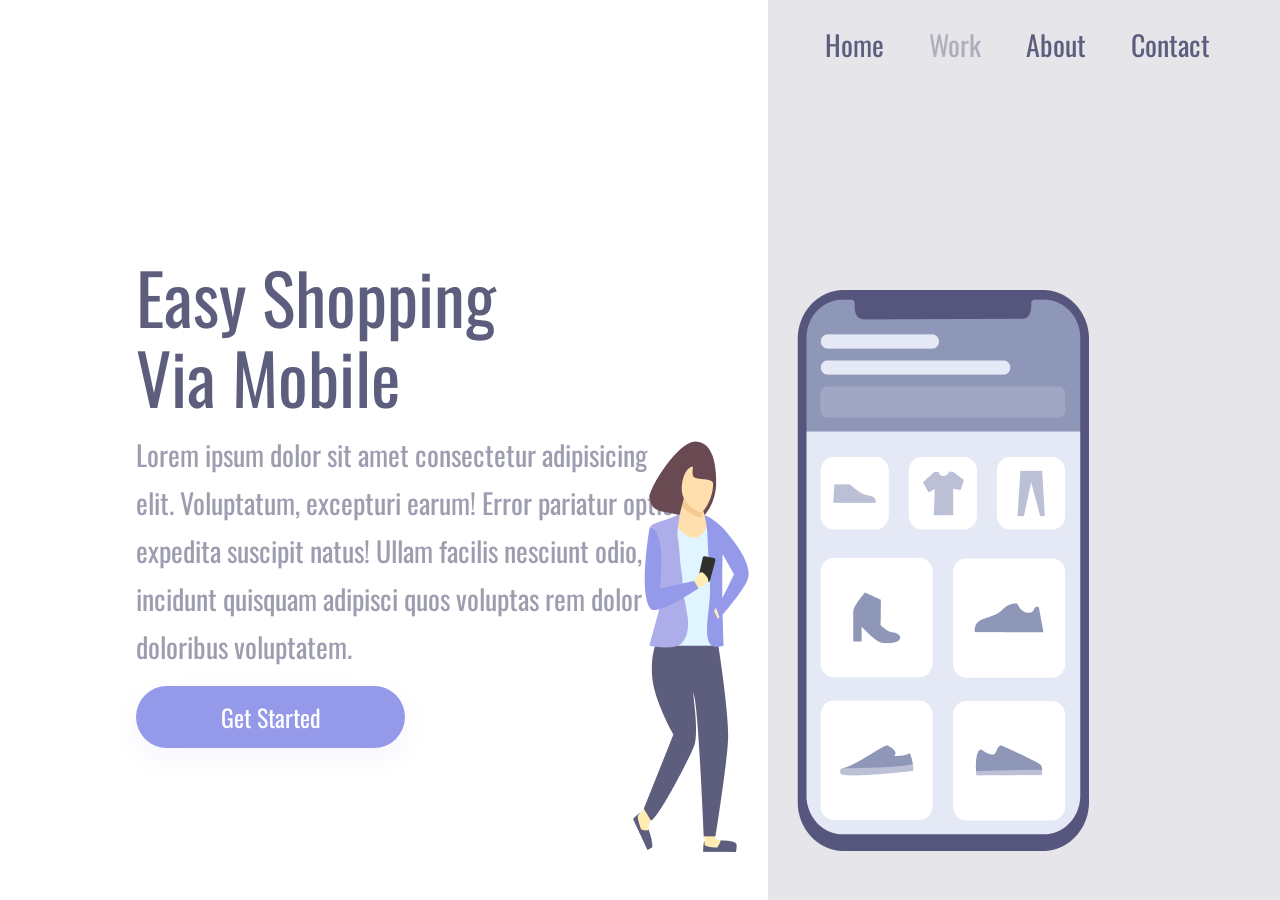
==== 4 - CSS Intermediário-Devclub/Projeto 1.html @ 96699dc3 "Primeiro Commit - Projeto Responsividade" ====
<!DOCTYPE html>
<html lang="en">

<head>
    <meta charset="UTF-8">
    <meta name="viewport" content="width=device-width, initial-scale=1.0">
    <link rel="preconnect" href="https://fonts.googleapis.com">
    <link rel="preconnect" href="https://fonts.gstatic.com" crossorigin>
    <link href="https://fonts.googleapis.com/css2?family=Oswald:wght@200..700&display=swap" rel="stylesheet">
    <title>CSS - Projeto</title>
    <link rel="stylesheet" href="./Projeto 1.css">
</head>

<body>

    <div class="wrapper">
        

        <section class="container-left">
            <h1>Easy Shopping Via Mobile</h1>

            <p>Lorem ipsum dolor sit amet consectetur adipisicing elit. Voluptatum, excepturi earum! Error pariatur
                optio
                expedita suscipit natus! Ullam facilis nesciunt odio, incidunt quisquam adipisci quos voluptas rem dolor
                doloribus voluptatem.</p>

            <button>Get Started</button>

        </section>

        <section class="container-right">
            <header>
                <a class="link-header">Home</a>
                <a class="link-header">Work</a>
                <a class="link-header">About</a>
                <a class="link-header">Contact</a>
            </header>
            <img src="./Phone.png" alt="Phone">
        </section>

    </div>

</body>

</html>
---- 4 - CSS Intermediário-Devclub/Projeto 1.css ----
* {
    font-family: 'Oswald', sans-serif;
    margin: 0;
    padding: 0;
    box-sizing: border-box;
    font-weight: 400;
}

.wrapper {
    height: 100vh;
    width: 100vw;
}

.container-left {
    display: inline-block;
    width: 60%;
    padding-left: 136px;
    margin-top: 20%;
}

.container-right {
    display: inline-block;
    background: rgba(93, 93, 125, 0.16);
    height: 100vh;
    width: 40%;
    position: absolute;
}

img {
    position: relative;
    top: 25%;
    right: 135px;
}

h1 {
    width: 368px;
    font-size: 70px;
    line-height: 80px;
    color: #5D5D7D
}

p {
    font-size: 28px;
    line-height: 48px;
    color: #5D5D7D;
    opacity: 0.6;
    margin: 15px 0;
    width: 540px;
}

button {
    width: 269px;
    height: 62px;
    background: #9499EA;
    box-shadow: 0px 10px 24px rgba(148, 153, 234, 0.0979959);

    font-size: 24px;
    line-height: 36px;
    text-align: center;
    color: #FFFFFF;
    border: none;
    border-radius: 40px;
    cursor: pointer;

    transition: 0.5s;
}

button:hover {
    opacity: 0.8;
}

button:active {
    opacity: 0.5;
}

a {
    font-size: 28px;
    line-height: 41px;
    color: #5D5D7D;
    margin-right: 41px;
    cursor: pointer;

    transition: 0.5s;
}

a:nth-child(2) {
    opacity: 0.4;
}

a:hover {
    opacity: 0.4;
}

a:active {
    opacity: 0.8;
}

header {
    margin: 24px 0 0 57px;
}

@media screen and (max-width: 1000px) {
    .container-left {
        width: 100%;
        height: 50%;
        padding: 0;
        margin: 0;   
    }

    .container-right {
        display: block;
        height: auto;
        width: 100%;
        position: static;
        padding: 40px;
    }

    img {
        position: static;
        max-width: 90%;
    }

    header {
        display: none;
    }

    h1 {
        font-size: 36px;
        line-height: 52px;
        width: auto;
        margin: 58px 50px 0 50px;
        text-align: center;
    }

    p {
        margin: 15px 40px;
        width: auto;
        text-align: center;
        font-size: 14px;
        line-height: 24px;
    }

    button {
        margin: 0 auto;
        display: block;
    }
}

@media screen and (max-width: 380px){
    .container-left {
        height: 70%;
    }
}
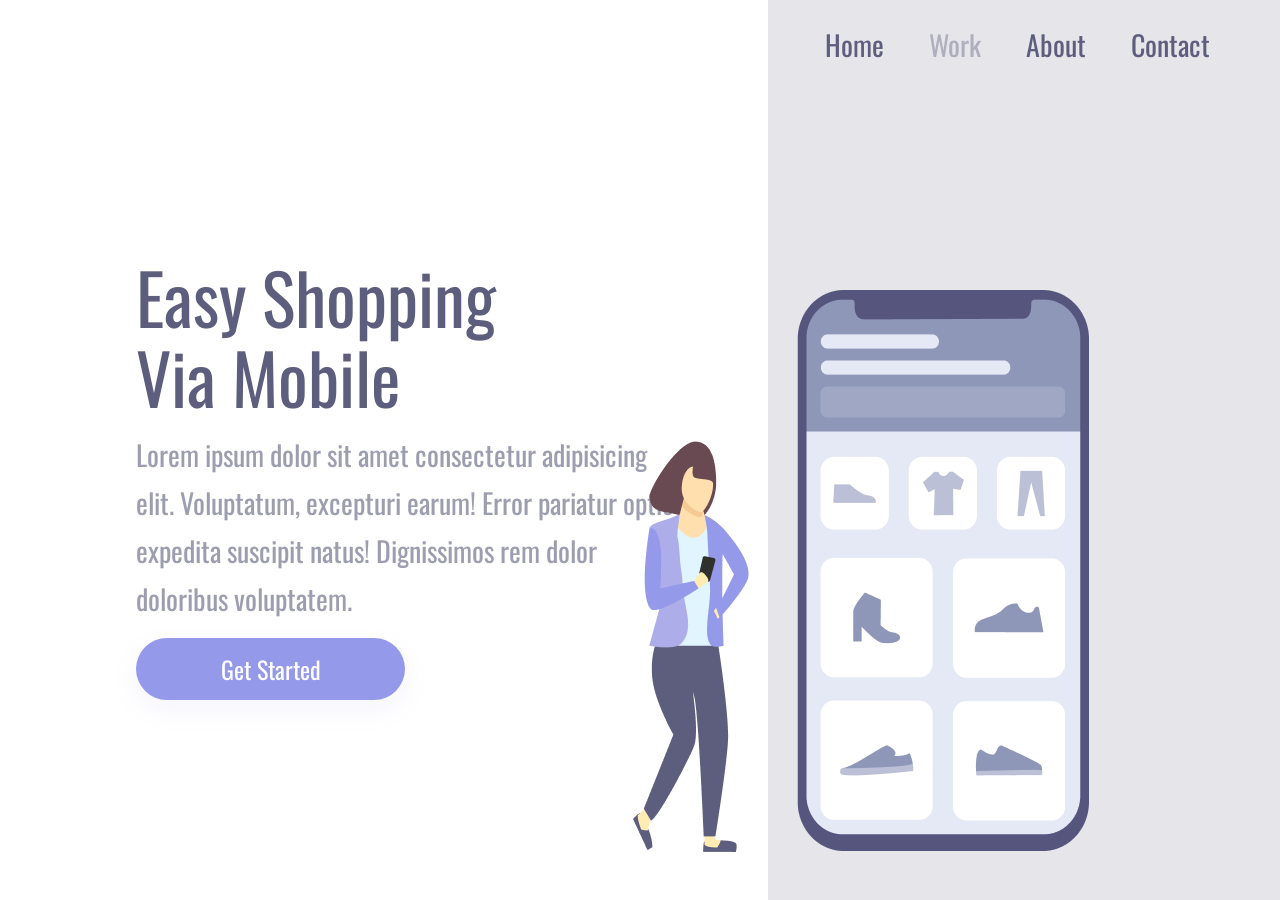
==== commit f0fe2c6a: "Alteraçao do tema do index.html" ====
--- a/4 - CSS Intermediário-Devclub/Projeto 1.html
+++ b/4 - CSS Intermediário-Devclub/Projeto 1.html
@@ -7,7 +7,7 @@
     <link rel="preconnect" href="https://fonts.googleapis.com">
     <link rel="preconnect" href="https://fonts.gstatic.com" crossorigin>
     <link href="https://fonts.googleapis.com/css2?family=Oswald:wght@200..700&display=swap" rel="stylesheet">
-    <title>CSS - Projeto</title>
+    <title>Projeto de Responsividade - Alteraçao do tema</title>
     <link rel="stylesheet" href="./Projeto 1.css">
 </head>
 
@@ -21,7 +21,7 @@
 
             <p>Lorem ipsum dolor sit amet consectetur adipisicing elit. Voluptatum, excepturi earum! Error pariatur
                 optio
-                expedita suscipit natus! Ullam facilis nesciunt odio, incidunt quisquam adipisci quos voluptas rem dolor
+                expedita suscipit natus! Dignissimos rem dolor
                 doloribus voluptatem.</p>
 
             <button>Get Started</button>
@@ -42,4 +42,4 @@
 
 </body>
 
-</html>+</html>
--- a/4 - CSS Intermediário-Devclub/Projeto 1.css
+++ b/4 - CSS Intermediário-Devclub/Projeto 1.css
@@ -66,7 +66,7 @@
 }
 
 button:hover {
-    opacity: 0.8;
+    opacity: .8;
 }
 
 button:active {
